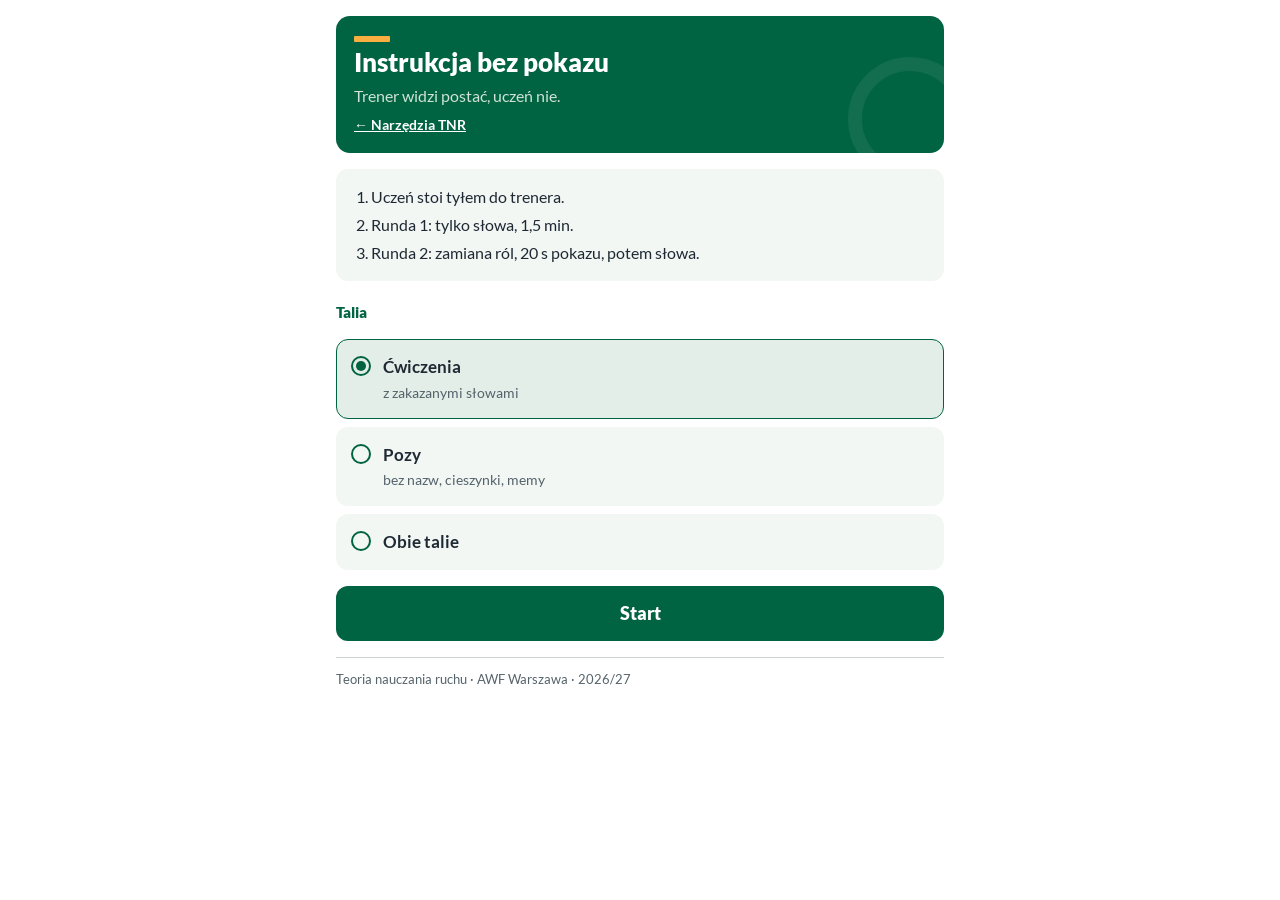
==== bez-pokazu/index.html @ e33d9d38 "Instrukcja bez pokazu: gra w parach (zajęcia 8) Trener ustawia partnera w pozycji z karty samymi sło" ====
<!doctype html>
<html lang="pl">
<head>
<meta charset="utf-8">
<meta name="viewport" content="width=device-width,initial-scale=1,viewport-fit=cover">
<meta name="color-scheme" content="light dark">
<title>Instrukcja bez pokazu</title>
<meta name="description" content="Gra w parach do ćwiczeń z Teorii nauczania ruchu: ustaw partnera w pozycji tylko słowami, bez pokazu i bez zakazanych słów.">
<link rel="stylesheet" href="../fonts/lato.css">
<style>
/* Szata AWF jak na stronie startowej: zieleń 006341 / 004A30, biel, odcienie zieleni, Lato.
   Żółty FBAE40 tylko jako kształt, nigdy jako tekst na bieli. */
:root{
  color-scheme:light;
  --bg:#ffffff; --panel:#f2f7f4; --tile:#e3eee8; --line:#c9d6cf;
  --ink:#1f2933; --muted:#55636b;
  --brand:#006341; --brand-dk:#004a30; --accent:#006341; --on-brand:#ffffff; --brand-sub:#cfe3d8;
  --fig:#006341; --fig-far:#91bcac; --ground:#9aa8a1;
  --bad:#a3322b; --bad-soft:#f8e3e1;
  --yellow:#fbae40;
}
@media (prefers-color-scheme: dark){ :root:not([data-theme="light"]){
  color-scheme:dark;
  --bg:#0d1613; --panel:#14211c; --tile:#1c2d26; --line:#293b33;
  --ink:#e8f1ec; --muted:#a3b6ac; --accent:#7ad3a6;
  --fig:#7ad3a6; --fig-far:#3d6853; --ground:#4b5d55;
  --bad:#f08a80; --bad-soft:#3b1f1c;
}}
:root[data-theme="dark"]{
  color-scheme:dark;
  --bg:#0d1613; --panel:#14211c; --tile:#1c2d26; --line:#293b33;
  --ink:#e8f1ec; --muted:#a3b6ac; --accent:#7ad3a6;
  --fig:#7ad3a6; --fig-far:#3d6853; --ground:#4b5d55;
  --bad:#f08a80; --bad-soft:#3b1f1c;
}
*{box-sizing:border-box}
body{margin:0;background:var(--bg);color:var(--ink);font-family:Lato,"Segoe UI",Arial,sans-serif;font-size:16px;line-height:1.5;-webkit-text-size-adjust:100%}
.wrap{max-width:640px;margin:0 auto;padding-inline:16px;padding-block:16px 40px;display:flex;flex-direction:column;gap:16px}
.scr{display:flex;flex-direction:column;gap:16px}
.band{position:relative;background:var(--brand);color:var(--on-brand);border-radius:14px;padding:20px 18px 18px;display:flex;flex-direction:column;gap:6px;overflow:hidden}
.band .mark{width:36px;height:6px;background:var(--yellow);border-radius:1px}
.band h1{font-size:26px;font-weight:900;margin:0;line-height:1.15;text-wrap:balance}
.band p{margin:0;color:var(--brand-sub);max-width:54ch}
.band a{color:var(--on-brand);font-weight:700;font-size:14px}
.band::after{content:"";position:absolute;right:-28px;bottom:-28px;width:96px;height:96px;border:14px solid rgba(255,255,255,.07);border-radius:50%}
h2{font-size:15px;font-weight:900;margin:4px 0 0;color:var(--accent)}
.panel{background:var(--panel);border-radius:12px;padding:16px;display:flex;flex-direction:column;gap:10px}
.panel ol,.panel ul{margin:0;padding-left:1.2em;display:flex;flex-direction:column;gap:4px}
.choices{display:flex;flex-direction:column;gap:8px}
.choice{display:flex;gap:12px;align-items:flex-start;background:var(--panel);border:1.5px solid transparent;border-radius:12px;padding:14px;cursor:pointer;text-align:left;font:inherit;color:inherit}
.choice[aria-pressed="true"]{border-color:var(--accent);background:var(--tile)}
.choice .dot{flex:0 0 20px;height:20px;border-radius:50%;border:2px solid var(--accent);margin-top:2px;display:grid;place-items:center}
.choice[aria-pressed="true"] .dot::after{content:"";width:10px;height:10px;border-radius:50%;background:var(--accent)}
.choice b{display:block;font-size:17px}
.choice span.ds{font-size:14px;color:var(--muted)}
button{font:inherit}
.btn{appearance:none;border:0;border-radius:12px;background:var(--brand);color:var(--on-brand);font-weight:900;font-size:18px;padding:14px 18px;cursor:pointer;width:100%}
.btn:hover{background:var(--brand-dk)}
.btn.sec{background:transparent;color:var(--accent);border:1.5px solid var(--accent)}
.btn:focus-visible,.choice:focus-visible,.seg button:focus-visible{outline:3px solid var(--yellow);outline-offset:2px}
.row{display:flex;gap:10px}
.row>*{flex:1 1 0}
.stage{display:flex;align-items:center;justify-content:space-between;gap:10px;font-size:14px;color:var(--muted);font-weight:700}
.stage .tag{background:var(--tile);color:var(--ink);border-radius:999px;padding:3px 10px}
.rule{background:var(--brand);color:var(--on-brand);border-radius:12px;padding:12px 14px;font-weight:700}
.card{background:var(--panel);border-radius:14px;padding:12px 12px 14px;display:flex;flex-direction:column;gap:10px;align-items:stretch}
.card .nm{font-size:20px;font-weight:900;text-align:center;text-wrap:balance}
.card .sub{font-size:14px;color:var(--muted);text-align:center;margin-top:-6px}
.fig{width:100%;max-height:46vh;display:block}
.taboo{display:flex;flex-direction:column;gap:6px}
.taboo .lbl{font-size:13px;font-weight:900;letter-spacing:.04em;text-transform:uppercase;color:var(--bad)}
.chips{display:flex;flex-wrap:wrap;gap:6px}
.chip{background:var(--bad-soft);color:var(--bad);border-radius:999px;padding:3px 11px;font-weight:700;text-decoration:line-through;text-decoration-thickness:1.5px}
.timer{display:flex;align-items:center;gap:12px}
.timer .t{font-size:40px;font-weight:900;font-variant-numeric:tabular-nums;min-width:4.2ch}
.timer .ph{font-size:14px;color:var(--muted);font-weight:700}
.timer.end .t{color:var(--bad)}
.seg{display:flex;flex-direction:column;gap:8px}
.seg .it{display:flex;align-items:center;justify-content:space-between;gap:10px;background:var(--bg);border-radius:10px;padding:8px 10px}
.seg .it b{font-size:16px}
.seg .bt{display:flex;gap:6px}
.seg button{border:1.5px solid var(--line);background:var(--bg);color:var(--ink);border-radius:8px;padding:6px 12px;font-weight:700;cursor:pointer}
.seg button[aria-pressed="true"]{background:var(--brand);border-color:var(--brand);color:var(--on-brand)}
.score{display:flex;gap:10px}
.score .s{flex:1;background:var(--panel);border-radius:12px;padding:12px;text-align:center}
.score .s b{display:block;font-size:30px;font-weight:900;color:var(--accent);font-variant-numeric:tabular-nums}
.score .s span{font-size:14px;color:var(--muted)}
.note{font-size:14px;color:var(--muted);margin:0;max-width:60ch}
[hidden]{display:none!important}
footer{font-size:13px;color:var(--muted);border-top:1px solid var(--line);padding-top:12px}
</style>
</head>
<body>
<div class="wrap">
  <header class="band">
    <span class="mark" aria-hidden="true"></span>
    <h1>Instrukcja bez pokazu</h1>
    <p>Trener widzi postać, uczeń nie.</p>
    <a href="../">← Narzędzia TNR</a>
  </header>

  <!-- ===================================================== start -->
  <section id="s-start" class="scr">
    <div class="panel">
      <ol>
        <li>Uczeń stoi tyłem do trenera.</li>
        <li>Runda 1: tylko słowa, 1,5 min.</li>
        <li>Runda 2: zamiana ról, 20 s pokazu, potem słowa.</li>
      </ol>
    </div>
    <h2>Talia</h2>
    <div class="choices" id="talie" role="radiogroup" aria-label="Talia kart">
      <button class="choice" type="button" data-talia="cw" aria-pressed="true"><span class="dot"></span><span><b>Ćwiczenia</b><span class="ds">z zakazanymi słowami</span></span></button>
      <button class="choice" type="button" data-talia="pozy" aria-pressed="false"><span class="dot"></span><span><b>Pozy</b><span class="ds">bez nazw, cieszynki, memy</span></span></button>
      <button class="choice" type="button" data-talia="obie" aria-pressed="false"><span class="dot"></span><span><b>Obie talie</b></span></button>
    </div>
    <button class="btn" id="b-start" type="button">Start</button>
  </section>

  <!-- ===================================================== karta -->
  <section id="s-karta" class="scr" hidden>
    <div class="stage"><span id="k-runda">Runda 1</span><span class="tag" id="k-talia">Ćwiczenia</span></div>
    <div class="rule" id="k-zasada">Tylko słowa</div>
    <div class="card">
      <div class="nm" id="k-nazwa"></div>
      <div class="sub" id="k-widok"></div>
      <svg class="fig" id="k-fig" role="img" aria-label="Postać do odtworzenia"></svg>
      <div class="taboo" id="k-tabu"><span class="lbl">Nie mów</span><div class="chips" id="k-chips"></div></div>
    </div>
    <div class="timer" id="k-timer">
      <span class="t" id="k-t">1:30</span>
      <span class="ph" id="k-ph"></span>
    </div>
    <div class="row">
      <button class="btn sec" id="b-timer" type="button">Od nowa</button>
      <button class="btn" id="b-pokaz" type="button">Pokaż kartę</button>
    </div>
    <button class="btn sec" id="b-inna" type="button">Inna karta</button>
  </section>

  <!-- ===================================================== porównanie -->
  <section id="s-ocena" class="scr" hidden>
    <div class="stage"><span id="o-runda">Runda 1: porównanie</span></div>
    <div class="card">
      <div class="nm" id="o-nazwa"></div>
      <svg class="fig" id="o-fig" role="img" aria-label="Postać z karty"></svg>
    </div>
    <div class="panel">
      <h2 style="margin:0">Zgadza się?</h2>
      <div class="seg" id="o-seg"></div>
    </div>
    <button class="btn" id="b-dalej" type="button">Dalej</button>
  </section>

  <!-- ===================================================== podsumowanie -->
  <section id="s-koniec" class="scr" hidden>
    <h2>Wynik</h2>
    <div class="score">
      <div class="s"><b id="w1">–</b><span>słowa</span></div>
      <div class="s"><b id="w2">–</b><span>pokaz + słowa</span></div>
    </div>
    <div class="panel">
      <ul>
        <li>Które słowa pomagały?</li>
        <li>Co dał pokaz?</li>
      </ul>
    </div>
    <button class="btn" id="b-znowu" type="button">Jeszcze raz</button>
  </section>
  <footer>Teoria nauczania ruchu · AWF Warszawa · 2026/27</footer>
</div>

<script>
/*POZY-START*/
const POZY = {
  "cw": [
    {"id": "pompka-noga", "nazwa": "Pompka z uniesioną nogą", "widok": "z boku", "tabu": ["pompka", "podpór", "deska", "noga w górę"],
     "fk":{"tulow":20,"glowa":20,"rb":[270,270],"rd":[270,270],"nb":[183,183],"nd":[203,203],"db":"podpor","dd":"podpor"}},
    {"id": "deska-reka", "nazwa": "Deska na przedramionach z ręką w przód", "widok": "z boku", "tabu": ["deska", "plank", "podpór", "superman"],
     "fk":{"tulow":12,"glowa":12,"rb":[12,12],"rd":[270,0],"nb":[186,186],"nd":[186,186]}},
    {"id": "wykrok-rece", "nazwa": "Wykrok w przód, tułów pochylony, ręce skośnie w przód", "widok": "z boku", "tabu": ["wykrok", "lunge", "krok", "klęk", "ręce w górę"],
     "fk":{"tulow":65,"glowa":65,"rb":[30,30],"rd":[30,30],"nb":[358,268],"nd":[258,180],"sd":180}},
    {"id": "mostek-jednonoz", "nazwa": "Mostek biodrowy na jednej nodze", "widok": "z boku", "tabu": ["mostek", "most", "bridge", "biodra w górę", "jedna noga"],
     "fk":{"tulow":206,"glowa":180,"rb":[0,0],"rd":[0,0],"nb":[25,25],"nd":[8,280]}},
    {"id": "bird-dog", "nazwa": "Klęk podparty z wyprostem ręki i nogi", "widok": "z boku", "tabu": ["bird dog", "pies", "czworaki", "klęk podparty", "kot"],
     "fk":{"tulow":21,"glowa":8,"rb":[30,30],"rd":[270,270],"nb":[270,180],"nd":[184,184],"dd":"podpor","sb":180}},
    {"id": "martwy-jednonoz", "nazwa": "Martwy ciąg na jednej nodze", "widok": "z boku", "tabu": ["martwy ciąg", "deadlift", "jaskółka", "waga", "jedna noga"],
     "fk":{"tulow":10,"glowa":5,"rb":[270,270],"rd":[270,270],"nb":[280,262],"nd":[178,178],"db":"piesc","dd":"piesc"}},
    {"id": "jaskolka-rece", "nazwa": "Jaskółka z rękami w dół", "widok": "z boku", "tabu": ["jaskółka", "waga", "samolot", "balans", "równoważnia"],
     "fk":{"tulow":2,"glowa":5,"rb":[270,270],"rd":[270,270],"nb":[270,270],"nd":[180,180]}},
    {"id": "klek-jednonoz", "nazwa": "Klęk jednonóż, ręka skośnie w górę, druga w przód", "widok": "z boku", "tabu": ["klęk", "rycerz", "oświadczyny", "wykrok", "kolano"],
     "fk":{"tulow":90,"glowa":90,"rb":[55,55],"rd":[0,0],"nb":[0,270],"nd":[270,180],"sd":180}},
    {"id": "stol", "nazwa": "Podpór tyłem z biodrami w górze", "widok": "z boku", "tabu": ["stół", "stolik", "krab", "mostek", "podpór tyłem"],
     "fk":{"tulow":162,"glowa":160,"rb":[270,270],"rd":[270,270],"nb":[0,270],"nd":[0,270],"db":"podpor","dd":"podpor"}},
    {"id": "hollow", "nazwa": "Leżenie tyłem z uniesionymi rękami i nogami", "widok": "z boku", "tabu": ["łódka", "hollow", "banan", "brzuszki", "leżenie"],
     "fk":{"tulow":165,"glowa":165,"rb":[150,150],"rd":[150,150],"nb":[15,15],"nd":[15,15],"sb":15,"sd":15}},
    {"id": "plywanie", "nazwa": "Leżenie przodem, uniesiona ręka i przeciwna noga", "widok": "z boku", "tabu": ["superman", "pływanie", "łódka", "rybka", "leżenie"],
     "fk":{"tulow":6,"glowa":12,"rb":[18,18],"rd":[355,0],"nb":[180,180],"nd":[166,166],"sb":180,"sd":166}},
    {"id": "sklon-rece", "nazwa": "Skłon w przód, ręce w tył i w górę", "widok": "z boku", "tabu": ["skłon", "ukłon", "dzień dobry", "good morning", "ręce w tył"],
     "fk":{"tulow":15,"glowa":5,"rb":[150,150],"rd":[150,150],"nb":[270,270],"nd":[270,270]}},
    {"id": "deska-boczna-noga", "nazwa": "Deska boczna z nogą uniesioną w górę", "widok": "z przodu", "tabu": ["deska", "boczna", "plank", "gwiazda", "podpór"],
     "fk":{"tulow":14,"glowa":14,"rb":[270,0],"rd":[90,90],"nb":[194,194],"nd":[166,166],"przod":true}},
    {"id": "wykrok-boczny", "nazwa": "Wykrok w bok, ręce w różnych kierunkach", "widok": "z przodu", "tabu": ["wykrok", "boczny", "lunge", "przysiad", "rozkrok"],
     "fk":{"tulow":80,"glowa":80,"rb":[45,45],"rd":[180,180],"nb":[315,270],"nd":[238,238],"db":"piesc","przod":true}},
    {"id": "noga-w-bok", "nazwa": "Stanie na jednej nodze, druga w bok", "widok": "z przodu", "tabu": ["bocian", "flaming", "jedna noga", "noga w bok", "gwiazda"],
     "fk":{"tulow":95,"glowa":95,"rb":[30,30],"rd":[200,250],"nb":[270,270],"nd":[215,215],"db":"palec","dd":"piesc","przod":true}},
    {"id": "sklon-boczny", "nazwa": "Skłon w bok w rozkroku, ręka nad głową", "widok": "z przodu", "tabu": ["skłon", "bok", "rozkrok", "przechył", "sięgnij"],
     "fk":{"tulow":115,"glowa":125,"rb":[130,160],"rd":[260,265],"nb":[290,290],"nd":[250,250],"przod":true}},
    {"id": "przysiad-szeroki", "nazwa": "Szeroki przysiad, ręce zgięte w górę", "widok": "z przodu", "tabu": ["przysiad", "sumo", "kaktus", "szeroko", "rozkrok"],
     "fk":{"tulow":90,"glowa":90,"rb":[0,90],"rd":[180,90],"nb":[320,270],"nd":[220,270],"db":"piesc","dd":"piesc","przod":true}}
  ],
  "pozy": [
    {"id": "A", "nazwa": "Poza A", "widok": "z przodu",
     "fk":{"tulow":90,"glowa":90,"rb":[42,66],"rd":[180,180],"nb":[287,270],"nd":[186,285],"db":"piesc","przod":true}},
    {"id": "B", "nazwa": "Poza B", "widok": "z przodu",
     "fk":{"tulow":73,"glowa":67,"rb":[292,281],"rd":[106,63],"nb":[308,295],"nd":[232,245],"przod":true}},
    {"id": "C", "nazwa": "Poza C", "widok": "z przodu",
     "fk":{"tulow":90,"glowa":90,"rb":[29,31],"rd":[209,211],"nb":[318,308],"nd":[215,259],"dd":"palec","sb":0,"przod":true}},
    {"id": "D", "nazwa": "Poza D", "widok": "z przodu",
     "fk":{"tulow":90,"glowa":117,"rb":[0,90],"rd":[180,90],"nb":[324,256],"nd":[216,284],"przod":true}},
    {"id": "E", "nazwa": "Poza E", "widok": "z przodu",
     "fk":{"tulow":90,"glowa":90,"rb":[40,95],"rd":[205,205],"nb":[270,270],"nd":[215,275],"db":"piesc","przod":true}},
    {"id": "F", "nazwa": "Poza F", "widok": "z przodu",
     "fk":{"tulow":78,"glowa":70,"rb":[5,5],"rd":[150,90],"nb":[290,290],"nd":[248,248],"przod":true}},
    {"id": "G", "nazwa": "Poza G", "widok": "z przodu",
     "fk":{"tulow":90,"glowa":90,"rb":[0,90],"rd":[180,270],"nb":[305,250],"nd":[235,290],"dd":"piesc","przod":true}},
    {"id": "H", "nazwa": "Poza H", "widok": "z przodu",
     "fk":{"tulow":104,"glowa":110,"rb":[60,60],"rd":[220,300],"nb":[282,282],"nd":[258,200],"db":"palec","przod":true}},
    {"id": "siuuu", "nazwa": "Cieszynka „Siuuu”", "widok": "z przodu", "tabu": ["Ronaldo", "siu", "CR7", "cieszynka", "gol"],
     "fk":{"tulow":90,"glowa":95,"rb":[320,320],"rd":[220,220],"nb":[300,275],"nd":[240,265],"patrzy":"gora","przod":true}},
    {"id": "dab", "nazwa": "Dab", "widok": "z przodu", "tabu": ["dab", "dabbing", "kichnięcie", "łokieć", "taniec"],
     "fk":{"tulow":90,"glowa":60,"rb":[20,150],"rd":[150,150],"nb":[280,280],"nd":[260,260],"patrzy":"dol","przod":true}},
    {"id": "bolt", "nazwa": "Cieszynka Bolta", "widok": "z przodu", "tabu": ["Bolt", "Usain", "błyskawica", "sprinter", "celowanie"],
     "fk":{"tulow":98,"glowa":95,"rb":[35,35],"rd":[200,35],"db":"palec","dd":"palec","nb":[295,270],"nd":[245,245],"patrzy":"prawo","przod":true}},
    {"id": "zuraw", "nazwa": "Żuraw z „Karate Kid”", "widok": "z przodu", "tabu": ["żuraw", "Karate Kid", "karate", "kopnięcie", "bocian"],
     "fk":{"tulow":90,"glowa":90,"rb":[40,40],"rd":[140,140],"kb":300,"kd":240,"nb":[325,260],"nd":[270,270],"przod":true}},
    {"id": "jackson", "nazwa": "Pochylenie Michaela Jacksona", "widok": "z boku", "tabu": ["Michael Jackson", "MJ", "Smooth Criminal", "pochylenie", "taniec"],
     "fk":{"tulow":45,"glowa":45,"rb":[225,225],"rd":[225,225],"nb":[225,225],"nd":[225,225],"sb":0,"sd":0}},
    {"id": "gangnam", "nazwa": "Gangnam Style", "widok": "z przodu", "tabu": ["Gangnam", "PSY", "koń", "lasso", "taniec"],
     "fk":{"tulow":90,"glowa":90,"rb":[260,190],"rd":[280,350],"db":"piesc","dd":"piesc","nb":[320,270],"nd":[220,270],"przod":true}},
    {"id": "messi", "nazwa": "Cieszynka Messiego", "widok": "z przodu", "tabu": ["Messi", "niebo", "palce w górę", "cieszynka", "gol"],
     "fk":{"tulow":90,"glowa":100,"rb":[5,90],"rd":[175,90],"db":"palec","dd":"palec","nb":[275,275],"nd":[265,265],"patrzy":"gora","przod":true}},
    {"id": "vandamme", "nazwa": "Szpagat Van Damme'a", "widok": "z przodu", "tabu": ["Van Damme", "szpagat", "ciężarówki", "Volvo", "rozkrok"],
     "fk":{"tulow":90,"glowa":90,"rb":[265,150],"rd":[275,30],"db":"piesc","dd":"piesc","nb":[0,0],"nd":[180,180],"sb":90,"sd":90,"przod":true}}
  ]
};
/*POZY-END*/
// ---------------------------------------------------------------- geometria postaci
/* Kąty w stopniach: 0 = w prawo, 90 = w górę, 180 = w lewo, 270 = w dół. fk: tulow (biodra → barki), glowa (szyja),
   rb / rd = ręka [ramię, przedramię], nb / nd = noga [udo, podudzie]. Widok z boku: postać zwrócona w prawo,
   „b” = strona bliższa patrzącemu, „d” = dalsza (jaśniejsza). Widok z przodu („przod”): „b” = prawa strona ekranu.
   Opcje: db / dd = dłoń („dlon” otwarta, „piesc”, „palec” wskazujący, „podpor” płasko na podłożu), kb / kd = kąt dłoni,
   sb / sd = kąt stopy, patrzy = kierunek twarzy (z boku: kąt; z przodu: „gora”, „dol”, „prawo”, „lewo”). */
const L = { tulow: 2.1, szyja: 0.85, r: 0.45, udo: 1.35, podudzie: 1.35, ramie: 1.0, przedramie: 1.0,
            bark: 0.5, biodro: 0.28, stopa: 0.5 };
const rad = d => d * Math.PI / 180;
const krok = (p, kat, dl) => [p[0] + dl * Math.cos(rad(kat)), p[1] + dl * Math.sin(rad(kat))];

function szkielet(poza) {
  const f = poza.fk, przod = !!f.przod, H = [0, 0];
  const S = krok(H, f.tulow, L.tulow), G = krok(S, f.glowa, L.szyja), pr = f.tulow - 90;
  const C = krok(S, f.tulow + 180, 0.18);                       // z boku obie ręce wychodzą z jednego barku
  const bark = przod ? [krok(S, pr, L.bark), krok(S, pr + 180, L.bark)] : [C, C];
  const biodro = przod ? [krok(H, pr, L.biodro), krok(H, pr + 180, L.biodro)] : [H, H];
  const reka = (start, katy, typ, kat) => {
    const lok = krok(start, katy[0], L.ramie), nad = krok(lok, katy[1], L.przedramie);
    typ = typ || "dlon";
    return { pts: [start, lok, nad], typ, kat: kat != null ? kat : (typ === "podpor" ? 0 : katy[1]) };
  };
  const noga = (start, katy, kat, strona) => {
    const kol = krok(start, katy[0], L.udo), kos = krok(kol, katy[1], L.podudzie);
    let dl = L.stopa;
    if (kat == null) {
      const a = ((katy[1] % 360) + 360) % 360;
      if (!przod) kat = katy[1] + 90;                           // z boku: palce w przód względem podudzia
      else if (a >= 210 && a <= 330) kat = strona > 0 ? 0 : 180; // z przodu, noga w dół: stopa na zewnątrz
      else { kat = katy[1]; dl = 0.22; }                         // z przodu, noga uniesiona: stopa w skrócie
    }
    return { pts: [start, kol, kos], kat, dl };
  };
  return { przod, H, S, G, bark, biodro,
           rb: reka(bark[0], f.rb, f.db, f.kb), rd: reka(bark[1], f.rd, f.dd, f.kd),
           nb: noga(biodro[0], f.nb, f.sb, 1), nd: noga(biodro[1], f.nd, f.sd, -1) };
}

function rysuj(svg, poza) {
  const s = szkielet(poza), f = poza.fk, n = v => v.toFixed(3);
  const obw = [];                                               // [x, y, promień] do obwiedni i podłoża
  const pt = (p, r) => { obw.push([p[0], p[1], r || 0]); return `${n(p[0])},${n(p[1])}`; };
  const kolo = (p, r, kl) => { obw.push([p[0], p[1], r]); return `<circle class="${kl}" cx="${n(p[0])}" cy="${n(p[1])}" r="${r}"/>`; };
  const odc = (a, b, kl, gr) => `<line class="${kl}" x1="${n(a[0])}" y1="${n(a[1])}" x2="${n(b[0])}" y2="${n(b[1])}"/>` + (pt(a, gr), pt(b, gr), "");

  function reka(r, dal) {
    const kl = dal ? "d" : "b", fl = dal ? "fd" : "fh", w = r.pts[2], pp = r.pts.map(p => pt(p, 0.14)).join(" ");
    let o = (dal ? "" : `<polyline class="ha" points="${pp}"/>`) + `<polyline class="${kl}" points="${pp}"/>`;
    if (!dal) o += kolo(r.pts[1], 0.075, "st");
    if (r.typ === "piesc") o += kolo(krok(w, r.kat, 0.1), 0.24, fl);
    else if (r.typ === "palec") {                              // pięść + palec wskazujący przy krawędzi pięści (nie ze środka)
      const c = krok(w, r.kat, 0.1), strona = Math.sign(w[0] - s.S[0]) || 1;
      const ocena = k => Math.sin(rad(k)) - 0.5 * strona * Math.cos(rad(k));   // przy pionowej dłoni palec od strony głowy
      const bok = ocena(r.kat + 90) >= ocena(r.kat - 90) ? r.kat + 90 : r.kat - 90;
      const p0 = krok(c, bok, 0.13), p1 = krok(p0, r.kat, 0.52), kc = krok(krok(c, bok + 180, 0.17), r.kat, 0.04);
      obw.push([p1[0], p1[1], 0.07]);
      o += kolo(c, 0.21, fl) + `<line class="${kl} pal" x1="${n(p0[0])}" y1="${n(p0[1])}" x2="${n(p1[0])}" y2="${n(p1[1])}"/>`
         + kolo(kc, 0.085, dal ? "fd" : "fb");                   // kciuk po przeciwnej stronie
    } else {
      const c = krok(w, r.kat, 0.22);
      obw.push([...krok(w, r.kat, 0.5), 0.05], [c[0], c[1], 0.2]);
      o += `<ellipse class="${fl}" cx="${n(c[0])}" cy="${n(c[1])}" rx="0.31" ry="0.2" transform="rotate(${r.kat} ${n(c[0])} ${n(c[1])})"/>`;
    }
    return o;
  }
  function noga(g, dal) {
    const kl = dal ? "d" : "b", k = g.pts[2], pp = g.pts.map(p => pt(p, 0.14)).join(" ");
    let o = (dal ? "" : `<polyline class="ha" points="${pp}"/>`) + `<polyline class="${kl}" points="${pp}"/>`;
    if (!dal) o += kolo(g.pts[1], 0.075, "st");
    return o + odc(krok(k, g.kat, -0.08), krok(k, g.kat, g.dl), kl + " sto", 0.11);
  }

  // tułów, szyja, głowa z twarzą
  let tul;
  if (s.przod) tul = `<polygon class="tb" points="${[s.bark[0], s.bark[1], s.biodro[1], s.biodro[0]].map(p => pt(p, 0.14)).join(" ")}"/>`;
  else tul = odc(s.H, s.S, "b tu", 0.2);
  tul += odc(s.S, s.G, "b sz", 0.1);
  let gl = kolo(s.G, L.r, "fb");
  if (s.przod) {
    const ox = { prawo: 0.17, lewo: -0.17 }[f.patrzy] || 0, oy = { gora: 0.2, dol: -0.2 }[f.patrzy] ?? 0.04;
    const lok = (x, y) => krok(krok(s.G, f.glowa - 90, x), f.glowa, y);
    gl += kolo(lok(ox - 0.16, oy), 0.065, "tw") + kolo(lok(ox + 0.16, oy), 0.065, "tw");
    if (oy > -0.1) { const a = lok(ox - 0.1, oy - 0.22), b = lok(ox + 0.1, oy - 0.22);
      gl += `<line class="us" x1="${n(a[0])}" y1="${n(a[1])}" x2="${n(b[0])}" y2="${n(b[1])}"/>`; }
  } else {
    const g = f.patrzy != null ? f.patrzy : f.glowa - 90;
    const nos = [krok(s.G, g + 24, L.r - 0.03), krok(s.G, g, L.r + 0.2), krok(s.G, g - 24, L.r - 0.03)];
    gl += `<polygon class="fb" points="${nos.map(p => pt(p)).join(" ")}"/>` + kolo(krok(krok(s.G, g, 0.2), f.glowa, 0.12), 0.065, "tw");
  }

  const warstwy = s.przod ? [noga(s.nd), noga(s.nb), tul, gl, reka(s.rd), reka(s.rb)]
                          : [noga(s.nd, true), reka(s.rd, true), tul, gl, noga(s.nb), reka(s.rb)];
  const pad = 0.55;
  const y0 = Math.min(...obw.map(p => p[1] - p[2])), y1 = Math.max(...obw.map(p => p[1] + p[2]));
  const x0 = Math.min(...obw.map(p => p[0] - p[2])), x1 = Math.max(...obw.map(p => p[0] + p[2]));
  const w = Math.max(x1 - x0 + 2 * pad, 5.2), h = Math.max(y1 - y0 + 2 * pad, 4.2), vx = (x0 + x1) / 2 - w / 2;
  const top = y0 - pad + h;                                     // podłoże = najniższy punkt postaci
  svg.setAttribute("viewBox", `${n(vx)} 0 ${n(w)} ${n(h)}`);
  svg.innerHTML = `<style>.b,.d{fill:none;stroke-width:.23;stroke-linecap:round;stroke-linejoin:round}`
    + `.b{stroke:var(--fig)}.d{stroke:var(--fig-far)}.tu{stroke-width:.44}.sz{stroke-width:.2}.sto{stroke-width:.24}.pal{stroke-width:.13}`
    + `.ha{fill:none;stroke:var(--panel);stroke-width:.37;stroke-linecap:round;stroke-linejoin:round}`
    + `.fb{fill:var(--fig)}.fh{fill:var(--fig);stroke:var(--panel);stroke-width:.05}.fd{fill:var(--fig-far)}.tb{fill:var(--fig);stroke:var(--fig);stroke-width:.24;stroke-linejoin:round}`
    + `.st,.tw{fill:var(--panel)}.us{stroke:var(--panel);stroke-width:.05;stroke-linecap:round}.gr{stroke:var(--ground);stroke-width:.05}</style>`
    + `<g transform="translate(0 ${n(top)}) scale(1 -1)"><line class="gr" x1="${n(vx + 0.15)}" y1="${n(y0)}" x2="${n(vx + w - 0.15)}" y2="${n(y0)}"/>`
    + warstwy.join("") + `</g>`;
}


// ---------------------------------------------------------------- stan gry
const $ = id => document.getElementById(id);
const ekrany = ["s-start", "s-karta", "s-ocena", "s-koniec"];
const pokaz = id => { ekrany.forEach(e => $(e).hidden = e !== id); window.scrollTo(0, 0); };
let talia = "cw", runda = 1, karta = null, wyniki = [null, null], stos = [];
const zuzyte = new Set();

function losuj() {
  const pula = talia === "obie" ? [...POZY.cw, ...POZY.pozy] : POZY[talia];
  let wolne = pula.filter(p => !zuzyte.has(p.id));
  if (!wolne.length) { pula.forEach(p => zuzyte.delete(p.id)); wolne = pula.slice(); }
  const p = wolne[Math.floor(Math.random() * wolne.length)];
  zuzyte.add(p.id);
  return p;
}

// ---------------------------------------------------------------- stoper
let tStart = 0, tDl = 90, tId = null, tSek = 0;
function format(s) { s = Math.max(0, Math.ceil(s)); return `${Math.floor(s / 60)}:${String(s % 60).padStart(2, "0")}`; }
function stoperReset() {
  clearInterval(tId); tId = null;
  $("k-t").textContent = format(tDl); $("k-timer").classList.remove("end");
  $("b-timer").textContent = "Start";
  $("k-ph").textContent = "";
}
function stoperTik() {
  const zostalo = tDl - (performance.now() - tStart) / 1000;
  $("k-t").textContent = format(zostalo);
  if (runda === 2) {
    const minelo = tDl - zostalo;
    $("k-ph").textContent = minelo < 20 ? `pokaz: ${Math.ceil(20 - minelo)} s` : "słowa";
    if (minelo >= 20 && tSek < 20) { try { navigator.vibrate && navigator.vibrate(150); } catch (e) {} }
    tSek = minelo;
  }
  if (zostalo <= 0) {
    clearInterval(tId); tId = null;
    $("k-timer").classList.add("end"); $("k-ph").textContent = "koniec";
    try { navigator.vibrate && navigator.vibrate([200, 100, 200]); } catch (e) {}
  }
}
function stoperStart() {
  clearInterval(tId); tStart = performance.now(); tSek = 0; $("k-timer").classList.remove("end"); $("k-ph").textContent = "";
  $("b-timer").textContent = "Od nowa"; tId = setInterval(stoperTik, 200); stoperTik();
}
$("b-timer").addEventListener("click", stoperStart);

// ---------------------------------------------------------------- ekrany
function pokazKarte() {
  karta = losuj();
  const cw = !!karta.tabu;
  $("k-runda").textContent = runda === 1 ? "Runda 1" : "Runda 2 · zamiana ról";
  $("k-talia").textContent = POZY.cw.includes(karta) ? "Ćwiczenia" : "Pozy";
  $("k-zasada").textContent = runda === 1 ? "Tylko słowa" : "20 s pokazu, potem słowa";
  $("k-nazwa").textContent = karta.nazwa;
  $("k-widok").textContent = karta.widok === "z boku" ? "z boku · jaśniejsza: dalsza ręka i noga" : "z przodu · prawa ręka po lewej";
  rysuj($("k-fig"), karta);
  $("k-tabu").hidden = !cw || !karta.tabu.length;
  $("k-chips").innerHTML = cw ? karta.tabu.map(t => `<span class="chip">${t}</span>`).join("") : "";
  pokaz("s-karta");
  stoperStart();
}

const CZESCI = ["tułów i głowa", "ręce", "nogi"];
let ocena = [null, null, null];
function pokazOcene() {
  clearInterval(tId); tId = null;
  $("o-runda").textContent = `Runda ${runda}`;
  $("o-nazwa").textContent = karta.nazwa;
  rysuj($("o-fig"), karta);
  ocena = [null, null, null];
  $("o-seg").innerHTML = CZESCI.map((c, i) => `<div class="it"><b>${c}</b><span class="bt">`
    + `<button type="button" data-i="${i}" data-v="1" aria-pressed="false">tak</button>`
    + `<button type="button" data-i="${i}" data-v="0" aria-pressed="false">nie</button></span></div>`).join("");
  $("b-dalej").textContent = runda === 1 ? "Runda 2" : "Wynik";
  pokaz("s-ocena");
}
$("o-seg").addEventListener("click", e => {
  const b = e.target.closest("button"); if (!b) return;
  const i = +b.dataset.i; ocena[i] = +b.dataset.v;
  b.parentElement.querySelectorAll("button").forEach(x => x.setAttribute("aria-pressed", String(x === b)));
});

$("talie").addEventListener("click", e => {
  const b = e.target.closest(".choice"); if (!b) return;
  talia = b.dataset.talia;
  $("talie").querySelectorAll(".choice").forEach(x => x.setAttribute("aria-pressed", String(x === b)));
});
$("b-start").addEventListener("click", () => { runda = 1; wyniki = [null, null]; pokazKarte(); });
$("b-inna").addEventListener("click", pokazKarte);
$("b-pokaz").addEventListener("click", pokazOcene);
$("b-dalej").addEventListener("click", () => {
  wyniki[runda - 1] = ocena.reduce((a, v) => a + (v || 0), 0);
  if (runda === 1) { runda = 2; pokazKarte(); return; }
  $("w1").textContent = `${wyniki[0]}/3`; $("w2").textContent = `${wyniki[1]}/3`;
  pokaz("s-koniec");
});
$("b-znowu").addEventListener("click", () => { runda = 1; wyniki = [null, null]; pokazKarte(); });
</script>
</body>
</html>
---- fonts/lato.css ----
/* Lato – kopia lokalna (bez łączenia z Google Fonts), tylko łacina + łacina rozszerzona. Licencja: SIL OFL 1.1, plik OFL-Lato.txt obok. */
/* latin-ext */
@font-face {
  font-family: 'Lato';
  font-style: normal;
  font-weight: 400;
  font-display: swap;
  src: url(lato-400-latin-ext.woff2) format('woff2');
  unicode-range: U+0100-02BA, U+02BD-02C5, U+02C7-02CC, U+02CE-02D7, U+02DD-02FF, U+0304, U+0308, U+0329, U+1D00-1DBF, U+1E00-1E9F, U+1EF2-1EFF, U+2020, U+20A0-20AB, U+20AD-20C4, U+2113, U+2C60-2C7F, U+A720-A7FF;
}

/* latin */
@font-face {
  font-family: 'Lato';
  font-style: normal;
  font-weight: 400;
  font-display: swap;
  src: url(lato-400-latin.woff2) format('woff2');
  unicode-range: U+0000-00FF, U+0131, U+0152-0153, U+02BB-02BC, U+02C6, U+02DA, U+02DC, U+0304, U+0308, U+0329, U+2000-206F, U+20AC, U+2122, U+2191, U+2193, U+2212, U+2215, U+FEFF, U+FFFD;
}

/* latin-ext */
@font-face {
  font-family: 'Lato';
  font-style: normal;
  font-weight: 700;
  font-display: swap;
  src: url(lato-700-latin-ext.woff2) format('woff2');
  unicode-range: U+0100-02BA, U+02BD-02C5, U+02C7-02CC, U+02CE-02D7, U+02DD-02FF, U+0304, U+0308, U+0329, U+1D00-1DBF, U+1E00-1E9F, U+1EF2-1EFF, U+2020, U+20A0-20AB, U+20AD-20C4, U+2113, U+2C60-2C7F, U+A720-A7FF;
}

/* latin */
@font-face {
  font-family: 'Lato';
  font-style: normal;
  font-weight: 700;
  font-display: swap;
  src: url(lato-700-latin.woff2) format('woff2');
  unicode-range: U+0000-00FF, U+0131, U+0152-0153, U+02BB-02BC, U+02C6, U+02DA, U+02DC, U+0304, U+0308, U+0329, U+2000-206F, U+20AC, U+2122, U+2191, U+2193, U+2212, U+2215, U+FEFF, U+FFFD;
}

/* latin-ext */
@font-face {
  font-family: 'Lato';
  font-style: normal;
  font-weight: 900;
  font-display: swap;
  src: url(lato-900-latin-ext.woff2) format('woff2');
  unicode-range: U+0100-02BA, U+02BD-02C5, U+02C7-02CC, U+02CE-02D7, U+02DD-02FF, U+0304, U+0308, U+0329, U+1D00-1DBF, U+1E00-1E9F, U+1EF2-1EFF, U+2020, U+20A0-20AB, U+20AD-20C4, U+2113, U+2C60-2C7F, U+A720-A7FF;
}

/* latin */
@font-face {
  font-family: 'Lato';
  font-style: normal;
  font-weight: 900;
  font-display: swap;
  src: url(lato-900-latin.woff2) format('woff2');
  unicode-range: U+0000-00FF, U+0131, U+0152-0153, U+02BB-02BC, U+02C6, U+02DA, U+02DC, U+0304, U+0308, U+0329, U+2000-206F, U+20AC, U+2122, U+2191, U+2193, U+2212, U+2215, U+FEFF, U+FFFD;
}
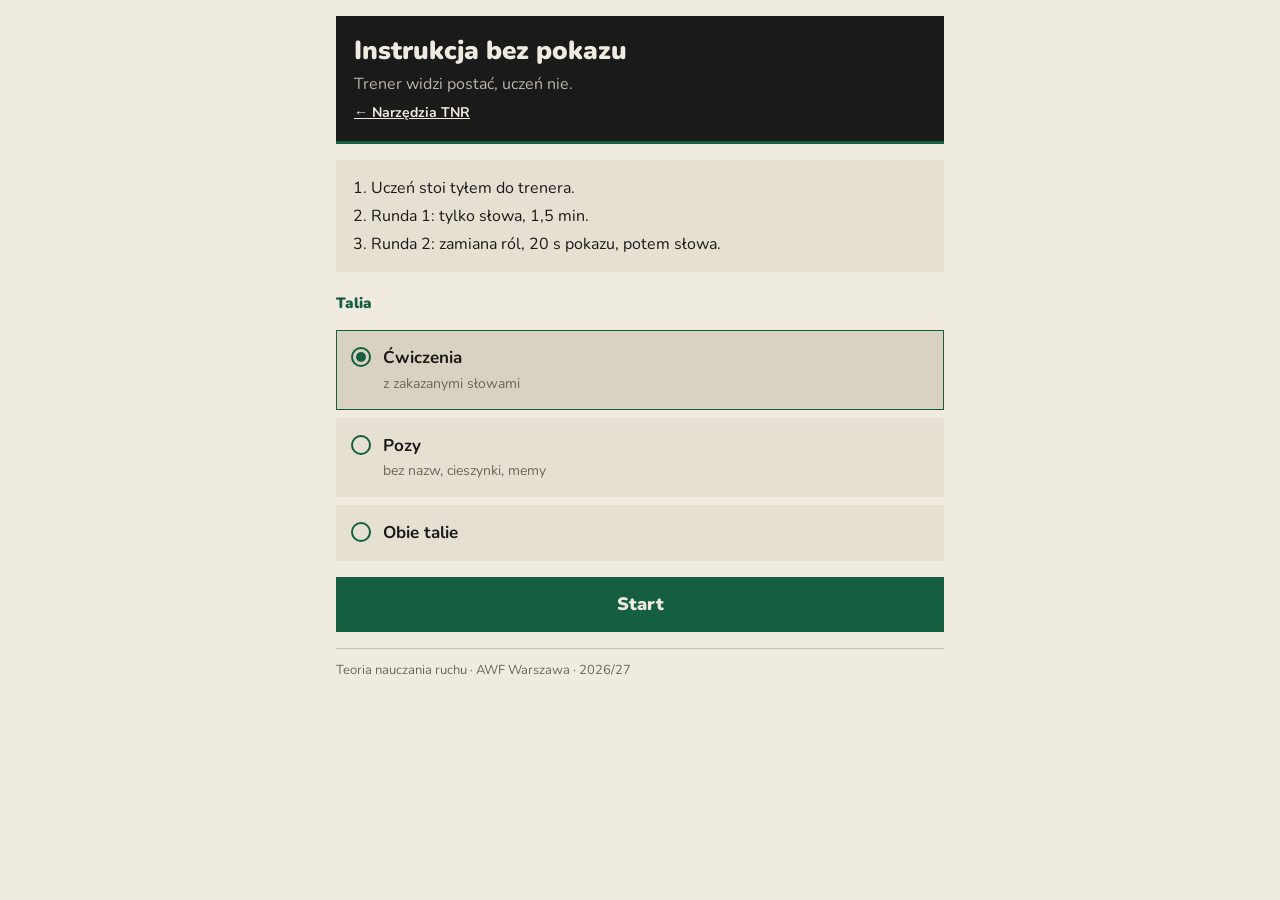
==== commit 7b48a832: "Szata spójna z kajetan.ciunelis.com: czerń, krem, zieleń butelkowa, Nunito - paleta i krój jak na bl" ====
--- a/bez-pokazu/index.html
+++ b/bez-pokazu/index.html
@@ -6,83 +6,82 @@
 <meta name="color-scheme" content="light dark">
 <title>Instrukcja bez pokazu</title>
 <meta name="description" content="Gra w parach do ćwiczeń z Teorii nauczania ruchu: ustaw partnera w pozycji tylko słowami, bez pokazu i bez zakazanych słów.">
-<link rel="stylesheet" href="../fonts/lato.css">
+<link rel="stylesheet" href="../fonts/nunito.css">
 <style>
-/* Szata AWF jak na stronie startowej: zieleń 006341 / 004A30, biel, odcienie zieleni, Lato.
+/* Szata jak na stronie startowej (kajetan.ciunelis.com): czerń, krem, zieleń butelkowa 155E3F, Nunito.
    Żółty FBAE40 tylko jako kształt, nigdy jako tekst na bieli. */
 :root{
   color-scheme:light;
-  --bg:#ffffff; --panel:#f2f7f4; --tile:#e3eee8; --line:#c9d6cf;
-  --ink:#1f2933; --muted:#55636b;
-  --brand:#006341; --brand-dk:#004a30; --accent:#006341; --on-brand:#ffffff; --brand-sub:#cfe3d8;
-  --fig:#006341; --fig-far:#91bcac; --ground:#9aa8a1;
+  --bg:#f0ebe0; --panel:#e6e0d2; --tile:#d9d2c2; --line:#c9c1b0;
+  --ink:#1a1a1a; --muted:#6b6660;
+  --brand:#155e3f; --brand-dk:#0f4630; --accent:#155e3f; --on-brand:#f0ebe0; --brand-sub:#b9b4a9;
+  --fig:#155e3f; --fig-far:#9db5a4; --ground:#a8a296;
   --bad:#a3322b; --bad-soft:#f8e3e1;
   --yellow:#fbae40;
 }
 @media (prefers-color-scheme: dark){ :root:not([data-theme="light"]){
   color-scheme:dark;
-  --bg:#0d1613; --panel:#14211c; --tile:#1c2d26; --line:#293b33;
-  --ink:#e8f1ec; --muted:#a3b6ac; --accent:#7ad3a6;
-  --fig:#7ad3a6; --fig-far:#3d6853; --ground:#4b5d55;
+  --bg:#1a1a1a; --panel:#242424; --tile:#303030; --line:#3d3d3d;
+  --ink:#f0ebe0; --muted:#a39d94; --accent:#4caf7d;
+  --fig:#4caf7d; --fig-far:#356b4f; --ground:#5c5852;
   --bad:#f08a80; --bad-soft:#3b1f1c;
 }}
 :root[data-theme="dark"]{
   color-scheme:dark;
-  --bg:#0d1613; --panel:#14211c; --tile:#1c2d26; --line:#293b33;
-  --ink:#e8f1ec; --muted:#a3b6ac; --accent:#7ad3a6;
-  --fig:#7ad3a6; --fig-far:#3d6853; --ground:#4b5d55;
+  --bg:#1a1a1a; --panel:#242424; --tile:#303030; --line:#3d3d3d;
+  --ink:#f0ebe0; --muted:#a39d94; --accent:#4caf7d;
+  --fig:#4caf7d; --fig-far:#356b4f; --ground:#5c5852;
   --bad:#f08a80; --bad-soft:#3b1f1c;
 }
 *{box-sizing:border-box}
-body{margin:0;background:var(--bg);color:var(--ink);font-family:Lato,"Segoe UI",Arial,sans-serif;font-size:16px;line-height:1.5;-webkit-text-size-adjust:100%}
+body{margin:0;background:var(--bg);color:var(--ink);font-family:Nunito,"Segoe UI",Arial,sans-serif;font-size:16px;line-height:1.5;-webkit-text-size-adjust:100%}
 .wrap{max-width:640px;margin:0 auto;padding-inline:16px;padding-block:16px 40px;display:flex;flex-direction:column;gap:16px}
 .scr{display:flex;flex-direction:column;gap:16px}
-.band{position:relative;background:var(--brand);color:var(--on-brand);border-radius:14px;padding:20px 18px 18px;display:flex;flex-direction:column;gap:6px;overflow:hidden}
-.band .mark{width:36px;height:6px;background:var(--yellow);border-radius:1px}
+.band{position:relative;background:#1a1a1a;border-bottom:3px solid var(--brand);color:var(--on-brand);border-radius:0;padding:20px 18px 18px;display:flex;flex-direction:column;gap:6px;overflow:hidden}
+.band .mark{display:none}
 .band h1{font-size:26px;font-weight:900;margin:0;line-height:1.15;text-wrap:balance}
 .band p{margin:0;color:var(--brand-sub);max-width:54ch}
 .band a{color:var(--on-brand);font-weight:700;font-size:14px}
-.band::after{content:"";position:absolute;right:-28px;bottom:-28px;width:96px;height:96px;border:14px solid rgba(255,255,255,.07);border-radius:50%}
 h2{font-size:15px;font-weight:900;margin:4px 0 0;color:var(--accent)}
-.panel{background:var(--panel);border-radius:12px;padding:16px;display:flex;flex-direction:column;gap:10px}
+.panel{background:var(--panel);border-radius:0;padding:16px;display:flex;flex-direction:column;gap:10px}
 .panel ol,.panel ul{margin:0;padding-left:1.2em;display:flex;flex-direction:column;gap:4px}
 .choices{display:flex;flex-direction:column;gap:8px}
-.choice{display:flex;gap:12px;align-items:flex-start;background:var(--panel);border:1.5px solid transparent;border-radius:12px;padding:14px;cursor:pointer;text-align:left;font:inherit;color:inherit}
+.choice{display:flex;gap:12px;align-items:flex-start;background:var(--panel);border:1.5px solid transparent;border-radius:0;padding:14px;cursor:pointer;text-align:left;font:inherit;color:inherit}
 .choice[aria-pressed="true"]{border-color:var(--accent);background:var(--tile)}
 .choice .dot{flex:0 0 20px;height:20px;border-radius:50%;border:2px solid var(--accent);margin-top:2px;display:grid;place-items:center}
 .choice[aria-pressed="true"] .dot::after{content:"";width:10px;height:10px;border-radius:50%;background:var(--accent)}
 .choice b{display:block;font-size:17px}
 .choice span.ds{font-size:14px;color:var(--muted)}
 button{font:inherit}
-.btn{appearance:none;border:0;border-radius:12px;background:var(--brand);color:var(--on-brand);font-weight:900;font-size:18px;padding:14px 18px;cursor:pointer;width:100%}
+.btn{appearance:none;border:0;border-radius:0;background:var(--brand);color:var(--on-brand);font-weight:900;font-size:18px;padding:14px 18px;cursor:pointer;width:100%}
 .btn:hover{background:var(--brand-dk)}
 .btn.sec{background:transparent;color:var(--accent);border:1.5px solid var(--accent)}
-.btn:focus-visible,.choice:focus-visible,.seg button:focus-visible{outline:3px solid var(--yellow);outline-offset:2px}
+.btn:focus-visible,.choice:focus-visible,.seg button:focus-visible{outline:2px solid var(--accent);outline-offset:2px}
 .row{display:flex;gap:10px}
 .row>*{flex:1 1 0}
 .stage{display:flex;align-items:center;justify-content:space-between;gap:10px;font-size:14px;color:var(--muted);font-weight:700}
-.stage .tag{background:var(--tile);color:var(--ink);border-radius:999px;padding:3px 10px}
-.rule{background:var(--brand);color:var(--on-brand);border-radius:12px;padding:12px 14px;font-weight:700}
-.card{background:var(--panel);border-radius:14px;padding:12px 12px 14px;display:flex;flex-direction:column;gap:10px;align-items:stretch}
+.stage .tag{background:var(--tile);color:var(--ink);border-radius:0;padding:3px 10px}
+.rule{background:var(--brand);color:var(--on-brand);border-radius:0;padding:12px 14px;font-weight:700}
+.card{background:var(--panel);border-radius:0;padding:12px 12px 14px;display:flex;flex-direction:column;gap:10px;align-items:stretch}
 .card .nm{font-size:20px;font-weight:900;text-align:center;text-wrap:balance}
 .card .sub{font-size:14px;color:var(--muted);text-align:center;margin-top:-6px}
 .fig{width:100%;max-height:46vh;display:block}
 .taboo{display:flex;flex-direction:column;gap:6px}
 .taboo .lbl{font-size:13px;font-weight:900;letter-spacing:.04em;text-transform:uppercase;color:var(--bad)}
 .chips{display:flex;flex-wrap:wrap;gap:6px}
-.chip{background:var(--bad-soft);color:var(--bad);border-radius:999px;padding:3px 11px;font-weight:700;text-decoration:line-through;text-decoration-thickness:1.5px}
+.chip{background:var(--bad-soft);color:var(--bad);border-radius:0;padding:3px 11px;font-weight:700;text-decoration:line-through;text-decoration-thickness:1.5px}
 .timer{display:flex;align-items:center;gap:12px}
 .timer .t{font-size:40px;font-weight:900;font-variant-numeric:tabular-nums;min-width:4.2ch}
 .timer .ph{font-size:14px;color:var(--muted);font-weight:700}
 .timer.end .t{color:var(--bad)}
 .seg{display:flex;flex-direction:column;gap:8px}
-.seg .it{display:flex;align-items:center;justify-content:space-between;gap:10px;background:var(--bg);border-radius:10px;padding:8px 10px}
+.seg .it{display:flex;align-items:center;justify-content:space-between;gap:10px;background:var(--bg);border-radius:0;padding:8px 10px}
 .seg .it b{font-size:16px}
 .seg .bt{display:flex;gap:6px}
-.seg button{border:1.5px solid var(--line);background:var(--bg);color:var(--ink);border-radius:8px;padding:6px 12px;font-weight:700;cursor:pointer}
+.seg button{border:1.5px solid var(--line);background:var(--bg);color:var(--ink);border-radius:0;padding:6px 12px;font-weight:700;cursor:pointer}
 .seg button[aria-pressed="true"]{background:var(--brand);border-color:var(--brand);color:var(--on-brand)}
 .score{display:flex;gap:10px}
-.score .s{flex:1;background:var(--panel);border-radius:12px;padding:12px;text-align:center}
+.score .s{flex:1;background:var(--panel);border-radius:0;padding:12px;text-align:center}
 .score .s b{display:block;font-size:30px;font-weight:900;color:var(--accent);font-variant-numeric:tabular-nums}
 .score .s span{font-size:14px;color:var(--muted)}
 .note{font-size:14px;color:var(--muted);margin:0;max-width:60ch}
--- a/fonts/nunito.css
+++ b/fonts/nunito.css
@@ -0,0 +1,20 @@
+/* Nunito (variable, 200–1000) – kopia lokalna (bez łączenia z Google Fonts), tylko łacina + łacina rozszerzona. Ten sam krój co na kajetan.ciunelis.com. Licencja: SIL OFL 1.1, plik OFL-Nunito.txt obok. */
+/* latin-ext */
+@font-face {
+  font-family: 'Nunito';
+  font-style: normal;
+  font-weight: 200 1000;
+  font-display: swap;
+  src: url(nunito-latin-ext.woff2) format('woff2-variations');
+  unicode-range: U+0100-02BA, U+02BD-02C5, U+02C7-02CC, U+02CE-02D7, U+02DD-02FF, U+0304, U+0308, U+0329, U+1D00-1DBF, U+1E00-1E9F, U+1EF2-1EFF, U+2020, U+20A0-20AB, U+20AD-20C0, U+2113, U+2C60-2C7F, U+A720-A7FF;
+}
+
+/* latin */
+@font-face {
+  font-family: 'Nunito';
+  font-style: normal;
+  font-weight: 200 1000;
+  font-display: swap;
+  src: url(nunito-latin.woff2) format('woff2-variations');
+  unicode-range: U+0000-00FF, U+0131, U+0152-0153, U+02BB-02BC, U+02C6, U+02DA, U+02DC, U+0304, U+0308, U+0329, U+2000-206F, U+20AC, U+2122, U+2191, U+2193, U+2212, U+2215, U+FEFF, U+FFFD;
+}
